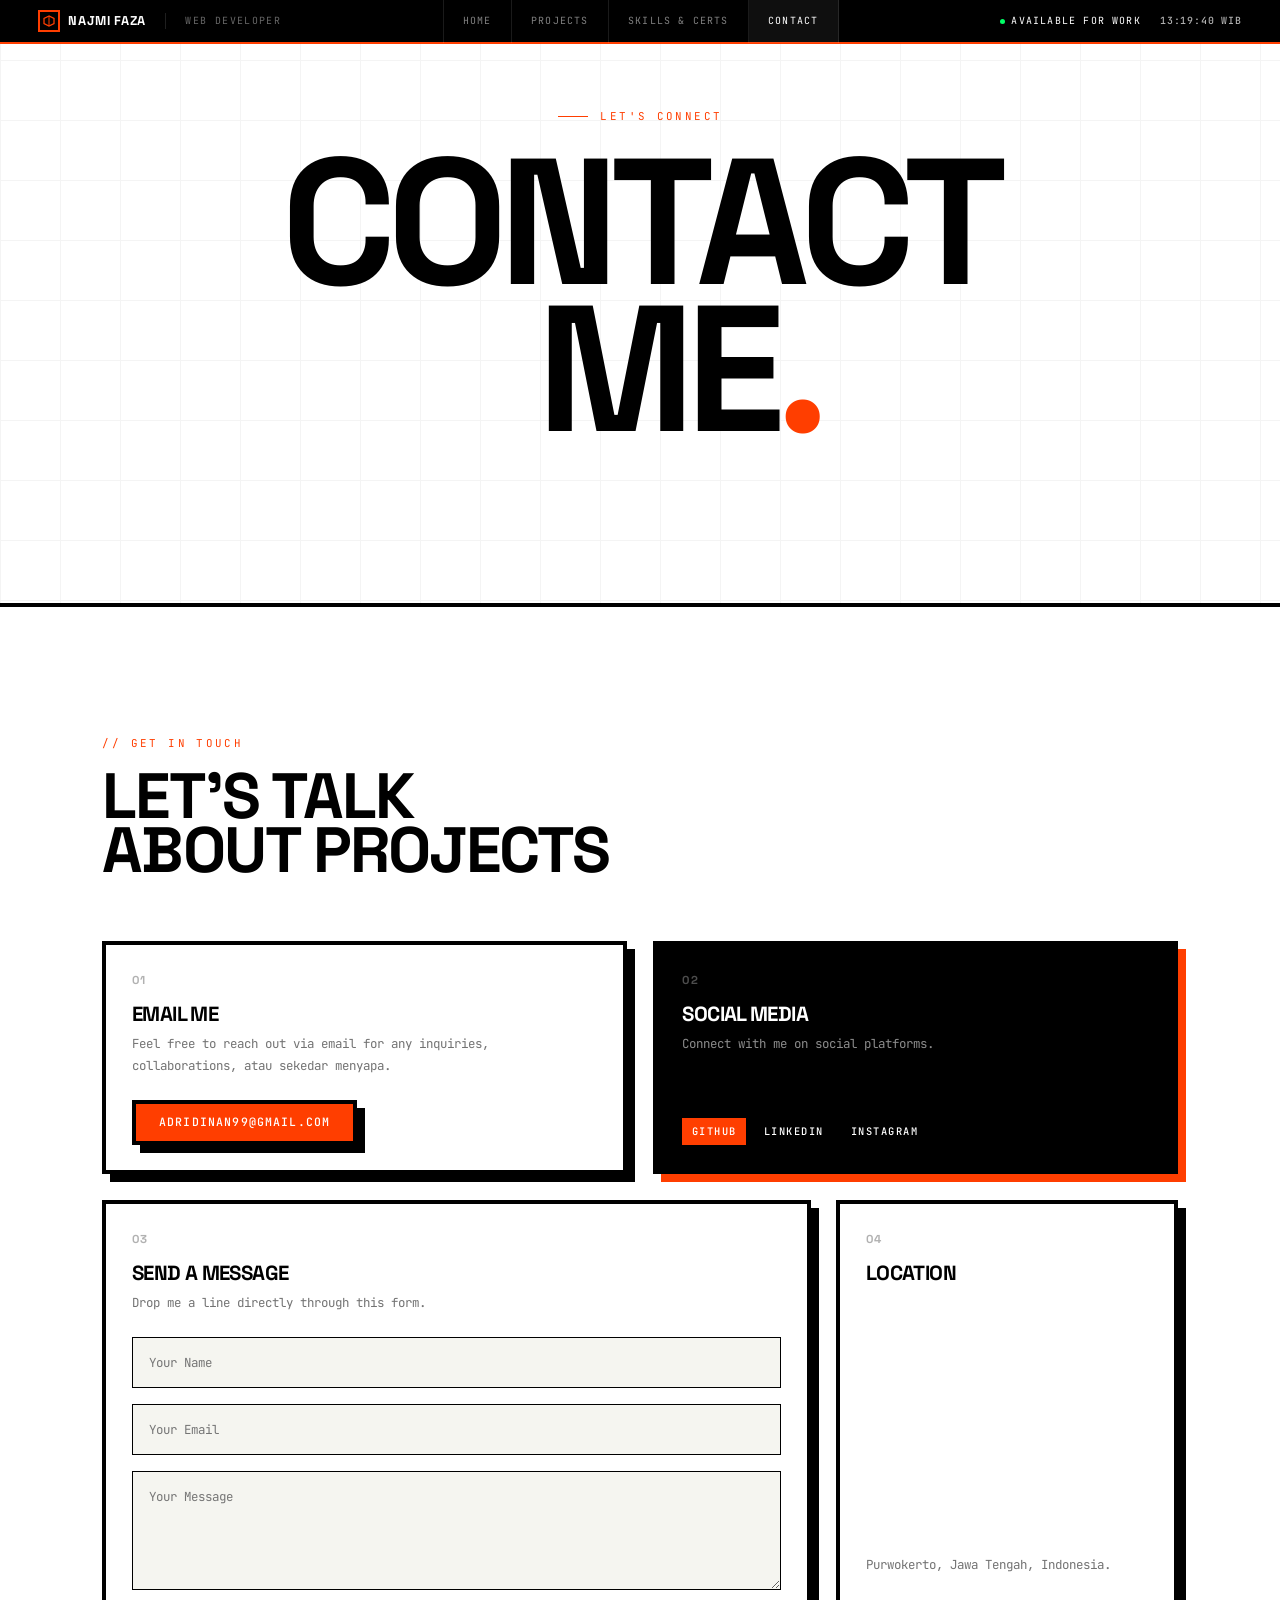
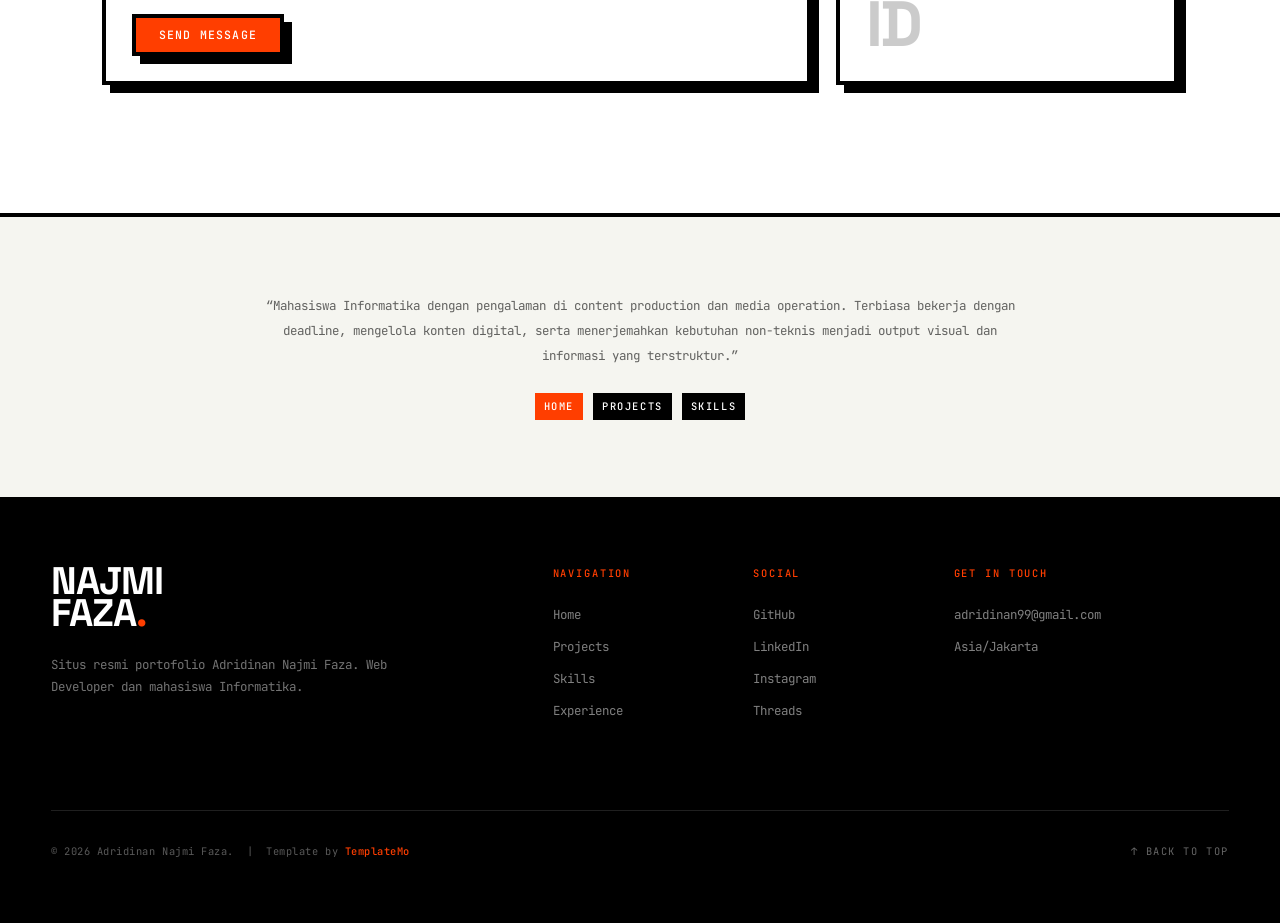
==== contact.html @ 14003775 "up href" ====
<!doctype html>
<html lang="en">
  <head>
    <meta charset="UTF-8" />
    <meta name="viewport" content="width=device-width, initial-scale=1.0" />
    <title>Contact — Adridinan Najmi Faza</title>
    <meta
      name="description"
      content="Situs resmi portofolio Adridinan Najmi Faza (Najmi Faza), Web Developer dan mahasiswa Informatika Universitas Jenderal Soedirman."
    />
    <link rel="preconnect" href="https://fonts.googleapis.com" />
    <link rel="preconnect" href="https://fonts.gstatic.com" crossorigin />
    <link
      href="https://fonts.googleapis.com/css2?family=JetBrains+Mono:wght@400;500&family=Space+Grotesk:wght@400;700&display=swap"
      rel="stylesheet"
    />
    <style>
      /*

TemplateMo 619 Axis Industrial

https://templatemo.com/tm-619-axis-industrial

*/

      /* ============================================================
   AXIS INDUSTRIAL — COMMON CSS
   ============================================================
   1. RESET & VARIABLES
   2. BASE TYPOGRAPHY
   3. UTILITY CLASSES
   4. BUTTONS
   5. HEADER / NAV
   6. HERO (BASE)
   7. SECTION SHARED
   8. BENTO / SPEC CARD BASE
   9. TICKER
   10. FOOTER
   11. SCROLL REVEAL
   12. RESPONSIVE — BASE
   ============================================================ */

      /* ----- 1. RESET & VARIABLES ----- */
      *,
      *::before,
      *::after {
        margin: 0;
        padding: 0;
        box-sizing: border-box;
      }

      :root {
        /* Palette */
        --base: #ffffff;
        --ink: #000000;
        --safety: #ff3e00;
        --muted: #888888;
        --surface: #f5f5f0;
        --term-bg: #08080a;
        --term-green: #00ff66;
        --term-amber: #ffaa00;

        /* Borders & Shadows */
        --border: 4px solid var(--ink);
        --border-thin: 1px solid var(--ink);
        --border-hair: 1px solid rgba(0, 0, 0, 0.1);
        --shadow: 8px 8px 0px var(--ink);
        --shadow-safety: 8px 8px 0px var(--safety);
        --shadow-hover: 4px 4px 0px var(--ink);

        /* Type Scale */
        --fs-hero: clamp(4rem, 14vw, 14rem);
        --fs-h1: clamp(2.4rem, 5vw, 5rem);
        --fs-h2: clamp(1.6rem, 3vw, 3rem);
        --fs-h3: clamp(1.1rem, 1.6vw, 1.5rem);
        --fs-body: clamp(0.9rem, 1.1vw, 1.1rem);
        --fs-data: clamp(0.78rem, 0.9vw, 0.95rem);
        --fs-micro: 0.62rem;
        --fs-ticker: clamp(1.4rem, 2.5vw, 2.5rem);
        --fs-stat: clamp(2.4rem, 5vw, 4.5rem);
        --fs-spec-val: clamp(2rem, 4vw, 3.5rem);

        /* Spacing */
        --gap: clamp(1rem, 2vw, 2rem);
        --section-pad: clamp(4rem, 10vw, 10rem) clamp(1rem, 4vw, 4rem);

        /* Layout */
        --cols: 12;
        --header-h: 44px;
      }

      html {
        scroll-behavior: smooth;
        -webkit-text-size-adjust: 100%;
      }

      body {
        font-family: "JetBrains Mono", monospace;
        font-weight: 400;
        font-size: var(--fs-body);
        line-height: 1.6;
        color: var(--ink);
        background-color: var(--base);
        overflow-x: hidden;
      }

      img {
        max-width: 100%;
        display: block;
      }
      a {
        color: inherit;
        text-decoration: none;
      }
      ul {
        list-style: none;
      }

      ::selection {
        background: var(--safety);
        color: var(--base);
      }

      /* ----- 2. BASE TYPOGRAPHY ----- */
      h1,
      h2,
      h3,
      h4,
      h5,
      h6,
      .font-display {
        font-family: "Space Grotesk", sans-serif;
        font-weight: 700;
        text-transform: uppercase;
        line-height: 0.85;
        letter-spacing: -0.03em;
      }

      /* ----- 3. UTILITY CLASSES ----- */
      .container {
        width: 100%;
        max-width: 1440px;
        margin: 0 auto;
        padding-inline: clamp(1rem, 4vw, 4rem);
      }

      .grid-12 {
        display: grid;
        grid-template-columns: repeat(var(--cols), 1fr);
        gap: var(--gap);
      }

      .accent {
        color: var(--safety);
      }

      .tag {
        display: inline-block;
        font-family: "JetBrains Mono", monospace;
        font-size: 0.65rem;
        font-weight: 500;
        text-transform: uppercase;
        letter-spacing: 0.15em;
        padding: 0.3em 0.7em;
        border: 2px solid var(--ink);
        background: var(--base);
      }

      .tag--filled {
        background: var(--ink);
        color: var(--base);
      }

      .tag--safety {
        background: var(--safety);
        color: var(--base);
        border-color: var(--safety);
      }

      .tag--ghost {
        border-color: var(--muted);
        color: var(--muted);
        background: transparent;
      }

      /* ----- 4. BUTTONS ----- */
      .btn {
        font-family: "JetBrains Mono", monospace;
        font-size: 0.72rem;
        font-weight: 500;
        text-transform: uppercase;
        letter-spacing: 0.1em;
        padding: 0.8em 2em;
        border: var(--border);
        cursor: pointer;
        transition: none;
        display: inline-block;
        text-align: center;
      }

      .btn--primary {
        background: var(--safety);
        color: var(--base);
        box-shadow: var(--shadow);
      }

      .btn--primary:hover {
        transform: translate(-4px, -4px);
        box-shadow: 12px 12px 0px var(--ink);
      }

      .btn--primary:active {
        transform: translate(4px, 4px);
        box-shadow: 0 0 0 var(--ink);
      }

      .btn--ghost {
        background: var(--base);
        color: var(--ink);
        box-shadow: var(--shadow);
      }

      .btn--ghost:hover {
        background: var(--ink);
        color: var(--base);
        transform: translate(-4px, -4px);
        box-shadow: 12px 12px 0px var(--ink);
      }

      /* ----- 5. HEADER / NAV ----- */
      .header {
        position: fixed;
        top: 0;
        left: 0;
        width: 100%;
        height: var(--header-h);
        z-index: 1000;
        background: var(--ink);
        color: var(--base);
        border-bottom: 2px solid var(--safety);
        display: flex;
        align-items: center;
        padding: 0 clamp(1rem, 3vw, 3rem);
      }

      .header__inner {
        width: 100%;
        max-width: 1440px;
        margin: 0 auto;
        display: flex;
        align-items: center;
        justify-content: space-between;
        gap: 1rem;
      }

      .header__left {
        display: flex;
        align-items: center;
        gap: 1.2rem;
      }

      .header__logo {
        font-family: "Space Grotesk", sans-serif;
        font-weight: 700;
        font-size: 0.8rem;
        text-transform: uppercase;
        letter-spacing: 0.05em;
        display: flex;
        align-items: center;
        gap: 0.5rem;
        white-space: nowrap;
      }

      .header__logo-mark {
        width: 22px;
        height: 22px;
        border: 2px solid var(--safety);
        display: flex;
        align-items: center;
        justify-content: center;
        flex-shrink: 0;
      }

      .header__logo-mark svg {
        width: 12px;
        height: 12px;
      }

      .header__sep {
        width: 1px;
        height: 16px;
        background: rgba(255, 255, 255, 0.12);
      }

      .header__product {
        font-size: var(--fs-micro);
        letter-spacing: 0.14em;
        text-transform: uppercase;
        opacity: 0.4;
      }

      /* Light-switch nav cells */
      .header__nav {
        display: flex;
        align-items: stretch;
        height: var(--header-h);
        border-left: 1px solid rgba(255, 255, 255, 0.1);
      }

      .header__nav a {
        font-family: "JetBrains Mono", monospace;
        font-size: var(--fs-micro);
        text-transform: uppercase;
        letter-spacing: 0.12em;
        padding: 0 1.2rem;
        display: flex;
        align-items: center;
        border-right: 1px solid rgba(255, 255, 255, 0.1);
        color: rgba(255, 255, 255, 0.5);
        transition:
          background 0s,
          color 0s;
      }

      .header__nav a:hover {
        background: var(--safety);
        color: var(--base);
      }

      /* Active page highlight */
      .header__nav a.active {
        background: rgba(255, 255, 255, 0.06);
        color: var(--base);
      }

      .header__right {
        display: flex;
        align-items: center;
        gap: 1.2rem;
      }

      .header__status {
        display: flex;
        align-items: center;
        gap: 0.4rem;
        font-size: var(--fs-micro);
        text-transform: uppercase;
        letter-spacing: 0.12em;
      }

      .header__status-dot {
        width: 5px;
        height: 5px;
        border-radius: 50%;
        background: var(--term-green);
        animation: pulse 2s ease-in-out infinite;
      }

      @keyframes pulse {
        0%,
        100% {
          opacity: 1;
        }
        50% {
          opacity: 0.4;
        }
      }

      .header__clock {
        font-family: "JetBrains Mono", monospace;
        font-size: var(--fs-micro);
        font-weight: 500;
        letter-spacing: 0.08em;
        opacity: 0.7;
        min-width: 7em;
        text-align: right;
      }

      .header__burger {
        display: none;
        flex-direction: column;
        gap: 4px;
        cursor: pointer;
        background: none;
        border: none;
        padding: 4px;
      }

      .header__burger span {
        width: 22px;
        height: 2px;
        background: var(--base);
        transition:
          transform 0.3s,
          opacity 0.3s;
      }

      /* ----- 6. HERO (BASE) ----- */
      .hero {
        min-height: 100vh;
        min-height: 100svh;
        display: flex;
        flex-direction: column;
        justify-content: flex-end;
        padding: var(--section-pad);
        padding-top: calc(var(--header-h) + 4rem);
        position: relative;
        overflow: hidden;
        border-bottom: var(--border);
      }

      .hero--center {
        justify-content: center;
        align-items: center;
        text-align: center;
      }

      .hero__grid {
        position: absolute;
        inset: 0;
        background-image:
          linear-gradient(rgba(0, 0, 0, 0.045) 1px, transparent 1px),
          linear-gradient(90deg, rgba(0, 0, 0, 0.045) 1px, transparent 1px);
        background-size: 40px 40px;
        pointer-events: none;
      }

      .hero__label {
        font-family: "JetBrains Mono", monospace;
        font-size: 0.68rem;
        text-transform: uppercase;
        letter-spacing: 0.22em;
        color: var(--safety);
        margin-bottom: 1.5rem;
        display: flex;
        align-items: center;
        gap: 0.8rem;
        position: relative;
        z-index: 1;
      }

      .hero__label::before {
        content: "";
        width: 30px;
        height: 1px;
        background: var(--safety);
      }

      .hero__title {
        font-size: var(--fs-hero);
        line-height: 0.82;
        letter-spacing: -0.05em;
        position: relative;
        z-index: 1;
        margin-bottom: 2rem;
        animation: heroRotate linear both;
        animation-timeline: scroll();
        animation-range: 0vh 55vh;
      }

      @keyframes heroRotate {
        from {
          transform: rotate(0deg);
          opacity: 1;
        }
        to {
          transform: rotate(-2.5deg) translateY(-20px);
          opacity: 0.25;
        }
      }

      .hero__title .line {
        display: block;
      }
      .hero__title .line--indent {
        padding-left: clamp(1rem, 6vw, 6rem);
      }
      .hero__title .dot,
      .hero__title .accent-dot {
        color: var(--safety);
      }

      .hero__bottom {
        display: flex;
        align-items: flex-end;
        justify-content: space-between;
        gap: 2rem;
        flex-wrap: wrap;
        position: relative;
        z-index: 1;
      }

      .hero__desc {
        max-width: 420px;
        font-size: var(--fs-data);
        line-height: 1.8;
        opacity: 0.55;
        position: relative;
        z-index: 1;
      }

      .hero__stats,
      .hero__kpis {
        display: flex;
        gap: clamp(1.5rem, 3vw, 3.5rem);
      }

      .hero__stat-num,
      .hero__kpi-val {
        font-family: "Space Grotesk", sans-serif;
        font-weight: 700;
        font-size: var(--fs-stat);
        line-height: 1;
        letter-spacing: -0.04em;
      }

      .hero__stat-label,
      .hero__kpi-label {
        font-size: 0.65rem;
        text-transform: uppercase;
        letter-spacing: 0.15em;
        opacity: 0.35;
        margin-top: 0.35rem;
      }

      .hero__scroll-cue {
        position: absolute;
        right: clamp(1rem, 2vw, 4rem);
        bottom: clamp(2rem, 4vw, 4rem);
        writing-mode: vertical-rl;
        font-size: 0.65rem;
        text-transform: uppercase;
        letter-spacing: 0.2em;
        opacity: 0.4;
        display: flex;
        align-items: center;
        gap: 0.8rem;
      }

      .hero__scroll-cue::after {
        content: "";
        width: 1px;
        height: 50px;
        background: var(--ink);
        animation: scrollPulse 2s ease-in-out infinite;
      }

      @keyframes scrollPulse {
        0%,
        100% {
          opacity: 0.3;
          transform: scaleY(0.5);
        }
        50% {
          opacity: 1;
          transform: scaleY(1);
        }
      }

      /* ----- 7. SECTION SHARED ----- */
      .section {
        padding: var(--section-pad);
        border-bottom: var(--border);
      }

      .section--surface {
        background: var(--surface);
      }

      .section__eyebrow {
        font-family: "JetBrains Mono", monospace;
        font-size: 0.68rem;
        text-transform: uppercase;
        letter-spacing: 0.22em;
        color: var(--safety);
        margin-bottom: 1rem;
      }

      .section__title {
        font-size: var(--fs-h1);
      }

      .section__header {
        margin-bottom: clamp(2.5rem, 5vw, 5rem);
      }

      /* ----- 8. BENTO / SPEC CARD BASE ----- */
      .bento-card {
        border: var(--border);
        box-shadow: var(--shadow);
        padding: clamp(1.2rem, 2vw, 2rem);
        background: var(--base);
        position: relative;
        display: grid;
        grid-template-rows: auto 1fr auto;
        transition: none;
        cursor: default;
        overflow: hidden;
      }

      .bento-card:hover {
        transform: translate(-4px, -4px);
        box-shadow: 12px 12px 0px var(--ink);
      }

      .bento-card--dark {
        background: var(--ink);
        color: var(--base);
        box-shadow: var(--shadow-safety);
      }

      .bento-card--dark:hover {
        box-shadow: 12px 12px 0px var(--safety);
      }

      .bento-card--safety {
        background: var(--safety);
        color: var(--base);
      }

      .bento-card--safety:hover {
        box-shadow: 12px 12px 0px var(--ink);
      }

      .bento-card__number {
        font-family: "Space Grotesk", sans-serif;
        font-weight: 700;
        font-size: 0.72rem;
        text-transform: uppercase;
        letter-spacing: 0.1em;
        opacity: 0.3;
        margin-bottom: 1rem;
      }

      .bento-card__title {
        font-size: var(--fs-h3);
        margin-bottom: 0.6rem;
        line-height: 0.9;
      }

      .bento-card__text {
        font-size: var(--fs-data);
        line-height: 1.7;
        opacity: 0.55;
      }

      .bento-card__stat {
        font-family: "Space Grotesk", sans-serif;
        font-weight: 700;
        font-size: clamp(2.5rem, 5vw, 4rem);
        line-height: 1;
        letter-spacing: -0.04em;
        align-self: end;
      }

      /* Mini bar chart inside cards */
      .bar-chart {
        display: flex;
        align-items: flex-end;
        gap: 4px;
        height: 60px;
        margin-top: 1rem;
      }

      .bar-chart__col {
        flex: 1;
        background: var(--safety);
        min-height: 4px;
        border: 2px solid var(--ink);
      }

      .bento-card--dark .bar-chart__col {
        border-color: var(--safety);
      }

      /* Sparkline bars */
      .spark {
        display: flex;
        align-items: flex-end;
        gap: 2px;
        height: 32px;
        margin-top: 1rem;
      }

      .spark__bar {
        flex: 1;
        background: var(--safety);
        min-height: 2px;
        opacity: 0.7;
      }

      /* Progress bar track */
      .bar-track {
        width: 100%;
        height: 4px;
        background: rgba(0, 0, 0, 0.06);
        margin-top: 0.8rem;
        overflow: hidden;
      }

      .bar-track--dark,
      .bento-card--dark .bar-track {
        background: rgba(255, 255, 255, 0.12);
      }

      .bar-track__fill {
        height: 100%;
        background: var(--safety);
        transition: width 0.8s ease;
      }

      .bento-card--safety .bar-track {
        background: rgba(255, 255, 255, 0.2);
      }

      .bento-card--safety .bar-track__fill {
        background: var(--base);
      }

      /* ----- 9. TICKER ----- */
      .ticker {
        border-bottom: var(--border);
        background: var(--ink);
        color: var(--base);
        overflow: hidden;
        padding: 1.2rem 0;
      }

      .ticker--safety {
        background: var(--safety);
      }

      .ticker--safety .ticker__item::after {
        background: var(--base);
      }

      .ticker__track {
        display: flex;
        width: max-content;
        animation: tickerScroll 20s linear infinite;
      }

      .ticker--reverse .ticker__track {
        animation-direction: reverse;
        animation-duration: 28s;
      }

      .ticker__item {
        font-family: "Space Grotesk", sans-serif;
        font-weight: 700;
        font-size: var(--fs-ticker);
        text-transform: uppercase;
        letter-spacing: -0.02em;
        white-space: nowrap;
        padding: 0 2rem;
        display: flex;
        align-items: center;
        gap: 2rem;
      }

      .ticker__item::after {
        content: "";
        width: 12px;
        height: 12px;
        background: var(--safety);
        flex-shrink: 0;
      }

      @keyframes tickerScroll {
        0% {
          transform: translateX(0);
        }
        100% {
          transform: translateX(-50%);
        }
      }

      /* ----- 10. FOOTER ----- */
      .footer {
        background: var(--ink);
        color: var(--base);
        padding: clamp(2.5rem, 5vw, 4rem) clamp(1rem, 4vw, 4rem);
      }

      .footer__inner {
        max-width: 1440px;
        margin: 0 auto;
      }

      /* Footer — Compact (landing / observer) */
      .footer--compact .footer__inner {
        display: flex;
        justify-content: space-between;
        align-items: center;
        flex-wrap: wrap;
        gap: 1rem;
      }

      .footer__left {
        display: flex;
        align-items: center;
        gap: 1.5rem;
        flex-wrap: wrap;
      }

      .footer__logo {
        font-family: "Space Grotesk", sans-serif;
        font-weight: 700;
        font-size: 0.85rem;
        text-transform: uppercase;
        letter-spacing: 0.04em;
      }

      .footer__links {
        display: flex;
        gap: 1.2rem;
      }

      .footer__links a {
        font-size: var(--fs-micro);
        text-transform: uppercase;
        letter-spacing: 0.12em;
        opacity: 0.4;
        transition:
          opacity 0.2s,
          color 0.2s;
      }

      .footer__links a:hover {
        opacity: 1;
        color: var(--safety);
      }

      /* Footer — Full (index page) */
      .footer__top {
        display: grid;
        grid-template-columns: repeat(12, 1fr);
        gap: var(--gap);
        padding-bottom: clamp(3rem, 6vw, 6rem);
        border-bottom: 1px solid rgba(255, 255, 255, 0.12);
      }

      .footer__brand {
        grid-column: span 5;
      }

      .footer__brand-name {
        font-size: var(--fs-h2);
        margin-bottom: 1.5rem;
      }

      .footer__brand-desc {
        font-size: var(--fs-data);
        opacity: 0.45;
        line-height: 1.8;
        max-width: 340px;
      }

      .footer__col {
        grid-column: span 2;
      }

      .footer__col:last-child {
        grid-column: span 3;
      }

      .footer__col-title {
        font-family: "JetBrains Mono", monospace;
        font-size: 0.65rem;
        text-transform: uppercase;
        letter-spacing: 0.18em;
        color: var(--safety);
        margin-bottom: 1.5rem;
        font-weight: 500;
      }

      .footer__col a {
        display: block;
        font-size: var(--fs-data);
        opacity: 0.5;
        margin-bottom: 0.75rem;
        transition: opacity 0.2s;
      }

      .footer__col a:hover {
        opacity: 1;
        color: var(--safety);
      }

      .footer__bottom {
        display: flex;
        justify-content: space-between;
        align-items: center;
        padding-top: 2rem;
        gap: 1rem;
        flex-wrap: wrap;
      }

      .footer__copy {
        font-size: 0.65rem;
        color: rgba(255, 255, 255, 0.35);
        letter-spacing: 0.05em;
      }

      .footer__copy a {
        color: var(--safety);
        font-weight: 500;
      }

      .footer__copy a:hover {
        text-decoration: underline;
      }

      .footer__back-top {
        font-family: "JetBrains Mono", monospace;
        font-size: 0.65rem;
        text-transform: uppercase;
        letter-spacing: 0.15em;
        opacity: 0.4;
        cursor: pointer;
        background: none;
        border: none;
        color: var(--base);
        transition: opacity 0.2s;
      }

      .footer__back-top:hover {
        opacity: 1;
        color: var(--safety);
      }

      /* ----- 11. SCROLL REVEAL ----- */
      .reveal {
        opacity: 0;
        transform: translateY(24px);
        transition:
          opacity 0.5s ease,
          transform 0.5s ease;
      }

      .reveal.visible {
        opacity: 1;
        transform: translateY(0);
      }

      /* ----- 12. RESPONSIVE — BASE ----- */
      @media (max-width: 1024px) {
        .footer__brand {
          grid-column: span 12;
          margin-bottom: 2rem;
        }
        .footer__col {
          grid-column: span 4;
        }
        .footer__col:last-child {
          grid-column: span 4;
        }
      }

      @media (max-width: 768px) {
        :root {
          --cols: 4;
          --fs-hero: clamp(2.5rem, 15vw, 4.5rem);
        }

        .hero__title {
          overflow-wrap: break-word;
          word-wrap: break-word;
          hyphens: auto;
        }

        .header__nav {
          display: none;
        }
        .header__product {
          display: none;
        }
        .header__burger {
          display: flex;
        }

        .header__nav.open {
          display: flex;
          flex-direction: column;
          position: absolute;
          top: var(--header-h);
          left: 0;
          width: 100%;
          height: auto;
          background: var(--ink);
          border-bottom: 2px solid var(--safety);
          overflow-y: auto;
          max-height: calc(100vh - var(--header-h));
          max-height: calc(100svh - var(--header-h));
        }

        .header__nav.open a {
          border-right: none;
          border-bottom: 1px solid rgba(255, 255, 255, 0.06);
          padding: 0.9rem clamp(1rem, 3vw, 3rem);
          height: auto;
        }

        .hero__bottom {
          flex-direction: column;
          align-items: flex-start;
        }

        .hero__scroll-cue {
          display: none;
        }

        .footer__col {
          grid-column: span 6;
        }
        .footer__col:last-child {
          grid-column: span 6;
        }

        .footer--compact .footer__inner {
          flex-direction: column;
          align-items: flex-start;
        }

        .footer__left {
          flex-direction: column;
          align-items: flex-start;
          gap: 1rem;
        }
      }

      @media (max-width: 480px) {
        .hero__stats,
        .hero__kpis {
          flex-direction: column;
          gap: 1rem;
        }

        .footer__col,
        .footer__col:last-child {
          grid-column: 1 / -1;
        }

        .header__status span {
          display: none;
        }
      }
    </style>
    <style>
      /*

TemplateMo 619 Axis Industrial

https://templatemo.com/tm-619-axis-industrial

*/

      /* ============================================================
   INDEX PAGE — SPECIFIC STYLES
   ============================================================ */

      .hero__grid--dense {
        background-size: 60px 60px;
        opacity: 0.04;
        background-image:
          linear-gradient(var(--ink) 1px, transparent 1px),
          linear-gradient(90deg, var(--ink) 1px, transparent 1px);
      }

      /* Bento Grid */
      .bento__grid {
        display: grid;
        grid-template-columns: repeat(12, 1fr);
        grid-auto-rows: minmax(180px, auto);
        gap: var(--gap);
      }

      .bento-card--wide {
        grid-column: span 8;
      }
      .bento-card--mid {
        grid-column: span 6;
      }
      .bento-card--narrow {
        grid-column: span 4;
      }
      .bento-card--tall {
        grid-row: span 2;
      }

      .bento-card__visual {
        position: absolute;
        right: -10px;
        bottom: -10px;
        width: 120px;
        height: 120px;
        border: 3px solid currentColor;
        border-radius: 50%;
        opacity: 0.08;
      }

      /* Sticky Stack Cards */
      .stack__header {
        margin-bottom: clamp(3rem, 6vw, 6rem);
        display: flex;
        align-items: flex-end;
        justify-content: space-between;
        gap: 2rem;
        flex-wrap: wrap;
      }

      .stack__subtitle {
        font-size: var(--fs-data);
        max-width: 340px;
        opacity: 0.6;
        line-height: 1.7;
      }

      .stack__card {
        position: sticky;
        top: 80px;
        border: var(--border);
        box-shadow: var(--shadow);
        background: var(--base);
        padding: clamp(2rem, 4vw, 4rem);
        margin-bottom: 2rem;
        display: grid;
        grid-template-columns: repeat(12, 1fr);
        gap: var(--gap);
        align-items: center;
        transition: none;
      }

      .stack__card:nth-child(2) {
        top: 110px;
        background: #f5f5f0;
      }
      .stack__card:nth-child(3) {
        top: 140px;
        background: var(--ink);
        color: var(--base);
        box-shadow: var(--shadow-safety);
      }
      .stack__card:nth-child(4) {
        top: 170px;
        background: #f0f0eb;
      }

      .stack__card:hover {
        transform: translate(-4px, -4px);
        box-shadow: 12px 12px 0px var(--ink);
      }
      .stack__card:nth-child(3):hover {
        box-shadow: 12px 12px 0px var(--safety);
      }

      .stack__card-left {
        grid-column: span 4;
      }
      .stack__card-right {
        grid-column: span 8;
      }

      .stack__card-step {
        font-family: "Space Grotesk", sans-serif;
        font-weight: 700;
        font-size: clamp(4rem, 8vw, 7rem);
        line-height: 0.8;
        letter-spacing: -0.05em;
        opacity: 0.12;
      }

      .stack__card-title {
        font-size: var(--fs-h2);
        margin-bottom: 1rem;
      }
      .stack__card-text {
        font-size: var(--fs-data);
        line-height: 1.8;
        opacity: 0.7;
        max-width: 520px;
      }
      .stack__card-tags {
        display: flex;
        flex-wrap: wrap;
        gap: 0.5rem;
        margin-top: 1.2rem;
      }

      .stack__card:nth-child(3) .tag {
        border-color: var(--base);
        color: var(--base);
        background: transparent;
      }
      .stack__card:nth-child(3) .tag--filled {
        background: var(--safety);
        border-color: var(--safety);
      }

      /* About / Template Info */
      .about {
        padding: clamp(3rem, 6vw, 5rem) clamp(1rem, 4vw, 4rem);
        border-bottom: var(--border);
        background: var(--surface);
      }

      .about__inner {
        max-width: 760px;
        margin: 0 auto;
        text-align: center;
      }
      .about__text {
        font-size: var(--fs-data);
        line-height: 2;
        opacity: 0.6;
        margin-bottom: 1.5rem;
      }
      .about__links {
        display: flex;
        gap: 0.6rem;
        justify-content: center;
        flex-wrap: wrap;
      }

      @media (max-width: 1024px) {
        .bento-card--wide,
        .bento-card--mid,
        .bento-card--narrow {
          grid-column: span 6;
        }
        .stack__card-left {
          grid-column: span 3;
        }
        .stack__card-right {
          grid-column: span 9;
        }
      }

      @media (max-width: 768px) {
        .bento-card--wide,
        .bento-card--mid,
        .bento-card--narrow {
          grid-column: 1 / -1;
        }
        .bento-card--tall {
          grid-row: span 1;
        }
        .stack__card {
          grid-template-columns: 1fr;
          position: relative;
          top: auto !important;
        }
        .stack__card-left,
        .stack__card-right {
          grid-column: 1 / -1;
        }
        .stack__card-step {
          font-size: 4rem;
        }
      }
    </style>
    <!--

TemplateMo 619 Axis Industrial

https://templatemo.com/tm-619-axis-industrial

-->
  </head>
  <body>
    <!-- ====== HEADER ====== -->
    <div class="header" role="banner">
      <div class="header__inner">
        <div class="header__left">
          <a
            href="https://najmifaza.my.id/"
            class="header__logo"
            aria-label="Najmi Faza Home"
          >
            <span class="header__logo-mark">
              <svg
                viewBox="0 0 24 24"
                fill="none"
                xmlns="http://www.w3.org/2000/svg"
              >
                <path
                  d="M12 2L2 7V17L12 22L22 17V7L12 2Z"
                  stroke="#FF3E00"
                  stroke-width="2.5"
                />
                <line
                  x1="12"
                  y1="2"
                  x2="12"
                  y2="22"
                  stroke="#FF3E00"
                  stroke-width="2"
                />
              </svg>
            </span>
            Najmi Faza
          </a>
          <span class="header__sep"></span>
          <span class="header__product">Web Developer</span>
        </div>
        <nav class="header__nav" id="headerNav">
          <a href="https://najmifaza.my.id/">Home</a>
          <a href="https://najmifaza.my.id/projects/">Projects</a>
          <a href="https://najmifaza.my.id/skills-certificate/">Skills & Certs</a>
          <a href="https://najmifaza.my.id/contact" class="active">Contact</a>
        </nav>
        <div class="header__right">
          <div class="header__status">
            <span class="header__status-dot"></span
            ><span>Available for work</span>
          </div>
          <div class="header__clock" id="utcClock">Asia/Jakarta</div>
        </div>
        <button
          class="header__burger"
          id="headerBurger"
          aria-label="Toggle navigation"
          aria-expanded="false"
        >
          <span></span><span></span><span></span>
        </button>
      </div>
    </div>

    <!-- ====== HERO ====== -->
    <section class="hero hero--center" style="min-height: 60vh;">
      <div class="hero__grid hero__grid--dense" aria-hidden="true"></div>
      <div class="hero__label reveal">
        Let's Connect
      </div>
      <h1 class="hero__title">
        <span class="line">Contact</span>
        <span class="line line--indent"
          >Me<span class="accent-dot">.</span></span
        >
      </h1>
    </section>

    <!-- ====== CONTACT SECTION ====== -->
    <section class="section" id="contact-info">
      <div class="container">
        <div class="section__header reveal">
          <div class="section__eyebrow">// Get in touch</div>
          <h2 class="section__title">Let's Talk<br />About Projects</h2>
        </div>
        <div class="bento__grid">
          <div class="bento-card bento-card--mid reveal">
            <div class="bento-card__number">01</div>
            <div>
              <h3 class="bento-card__title">Email Me</h3>
              <p class="bento-card__text">
                Feel free to reach out via email for any inquiries, collaborations, atau sekedar menyapa.
              </p>
            </div>
            <div style="align-self: end; margin-top: 1.5rem;">
              <a href="mailto:adridinan99@gmail.com" class="btn btn--primary">adridinan99@gmail.com</a>
            </div>
          </div>
          
          <div class="bento-card bento-card--mid bento-card--dark reveal">
            <div class="bento-card__number">02</div>
            <div>
              <h3 class="bento-card__title">Social Media</h3>
              <p class="bento-card__text">
                Connect with me on social platforms.
              </p>
            </div>
            <div style="align-self: end; display: flex; gap: 0.5rem; flex-wrap: wrap; margin-top: 1.5rem;">
              <a href="https://github.com/najmifaza" class="tag tag--safety" target="_blank">GitHub</a>
              <a href="https://www.linkedin.com/in/adridinan-najmi-faza-80b88a301" class="tag tag--filled" target="_blank">LinkedIn</a>
              <a href="https://www.instagram.com/najmi.zaa/" class="tag tag--filled" target="_blank">Instagram</a>
            </div>
          </div>
          
          <div class="bento-card bento-card--wide reveal">
            <div class="bento-card__number">03</div>
            <div>
              <h3 class="bento-card__title">Send a Message</h3>
              <p class="bento-card__text" style="margin-bottom: 1.5rem;">
                Drop me a line directly through this form.
              </p>
              <form style="display: flex; flex-direction: column; gap: 1rem;">
                <input type="text" placeholder="Your Name" style="padding: 1rem; font-family: 'JetBrains Mono', monospace; font-size: var(--fs-data); border: var(--border-thin); background: var(--surface); outline: none;" required />
                <input type="email" placeholder="Your Email" style="padding: 1rem; font-family: 'JetBrains Mono', monospace; font-size: var(--fs-data); border: var(--border-thin); background: var(--surface); outline: none;" required />
                <textarea placeholder="Your Message" rows="5" style="padding: 1rem; font-family: 'JetBrains Mono', monospace; font-size: var(--fs-data); border: var(--border-thin); background: var(--surface); resize: vertical; outline: none;" required></textarea>
                <button type="button" class="btn btn--primary" style="align-self: flex-start; margin-top: 0.5rem;">Send Message</button>
              </form>
            </div>
          </div>
          
          <div class="bento-card bento-card--narrow reveal">
            <div class="bento-card__number">04</div>
            <h3 class="bento-card__title">Location</h3>
            <p class="bento-card__text">
              Purwokerto, Jawa Tengah, Indonesia.
            </p>
            <div class="bento-card__stat" style="margin-top: auto; padding-top: 1rem; opacity: 0.2;">ID</div>
          </div>
        </div>
      </div>
    </section>

    <!-- ====== ABOUT THIS TEMPLATE ====== -->
    <section class="about">
      <div class="about__inner">
        <p class="about__text">
          “Mahasiswa Informatika dengan pengalaman di content production dan
          media operation. Terbiasa bekerja dengan deadline, mengelola konten
          digital, serta menerjemahkan kebutuhan non-teknis menjadi output
          visual dan informasi yang terstruktur.”
        </p>
        <div class="about__links">
          <a href="https://najmifaza.my.id/" class="tag tag--safety">Home</a>
          <a href="https://najmifaza.my.id/projects/" class="tag tag--filled"
            >Projects</a
          >
          <a
            href="https://najmifaza.my.id/skills-certificate/"
            class="tag tag--filled"
            >Skills</a
          >
        </div>
      </div>
    </section>

    <!-- ====== FOOTER ====== -->
    <div class="footer" role="contentinfo">
      <div class="footer__inner">
        <div class="footer__top">
          <div class="footer__brand">
            <h2 class="font-display footer__brand-name">
              Najmi<br />Faza<span class="accent">.</span>
            </h2>
            <p class="footer__brand-desc">
              Situs resmi portofolio Adridinan Najmi Faza. Web Developer dan
              mahasiswa Informatika.
            </p>
          </div>
          <div class="footer__col">
            <div class="footer__col-title">Navigation</div>
            <a href="https://najmifaza.my.id/">Home</a
            ><a href="https://najmifaza.my.id/projects/">Projects</a
            ><a href="https://najmifaza.my.id/skills-certificate/">Skills</a
            ><a href="#experience">Experience</a>
          </div>
          <div class="footer__col">
            <div class="footer__col-title">Social</div>
            <a href="https://github.com/najmifaza">GitHub</a
            ><a
              href="https://www.linkedin.com/in/adridinan-najmi-faza-80b88a301"
              >LinkedIn</a
            ><a href="https://www.instagram.com/najmi.zaa/">Instagram</a
            ><a href="https://www.threads.com/@najmi.zaa">Threads</a>
          </div>
          <div class="footer__col">
            <div class="footer__col-title">Get in Touch</div>
            <a href="mailto:adridinan99@gmail.com">adridinan99@gmail.com</a
            ><a href="#">Asia/Jakarta</a>
          </div>
        </div>
        <div class="footer__bottom">
          <span class="footer__copy"
            >&copy; 2026 Adridinan Najmi Faza. &nbsp;|&nbsp; Template by
            <a
              href="https://templatemo.com"
              target="_blank"
              rel="nofollow noopener"
              >TemplateMo</a
            ></span
          >
          <button
            class="footer__back-top"
            id="backToTop"
            aria-label="Back to top"
          >
            ↑ Back to Top
          </button>
        </div>
      </div>
    </div>

    <script>
      /*

TemplateMo 619 Axis Industrial

https://templatemo.com/tm-619-axis-industrial

*/

      /* ============================================================
   AXIS INDUSTRIAL — COMMON JAVASCRIPT
   ============================================================ */

      (function () {
        "use strict";

        /* ---- UTC Clock ---- */
        const clockEl = document.getElementById("utcClock");
        if (clockEl) {
          function updateClock() {
            const n = new Date();
            const timeString = n.toLocaleTimeString("id-ID", {
              timeZone: "Asia/Jakarta",
              hour12: false,
            });
            clockEl.textContent = timeString.replace(/\./g, ":") + " WIB";
          }
          updateClock();
          setInterval(updateClock, 1000);
        }

        /* ---- Mobile Nav Toggle ---- */
        const burger = document.getElementById("headerBurger");
        const nav = document.getElementById("headerNav");
        if (burger && nav) {
          burger.addEventListener("click", function () {
            const isOpen = nav.classList.toggle("open");
            burger.setAttribute("aria-expanded", isOpen);
          });

          nav.querySelectorAll("a").forEach(function (link) {
            link.addEventListener("click", function () {
              nav.classList.remove("open");
              burger.setAttribute("aria-expanded", "false");
            });
          });
        }

        /* ---- Scroll Reveal (IntersectionObserver with stagger) ---- */
        var reveals = document.querySelectorAll(".reveal");
        if (reveals.length) {
          var revealObserver = new IntersectionObserver(
            function (entries) {
              entries.forEach(function (entry) {
                if (entry.isIntersecting) {
                  var siblings =
                    entry.target.parentElement.querySelectorAll(".reveal");
                  var index = Array.from(siblings).indexOf(entry.target);
                  entry.target.style.transitionDelay = index * 0.08 + "s";
                  entry.target.classList.add("visible");
                  revealObserver.unobserve(entry.target);
                }
              });
            },
            {
              threshold: 0.12,
              rootMargin: "0px 0px -30px 0px",
            },
          );

          /* Fallback: force reveal after 3s for iframe previews */
          setTimeout(function () {
            reveals.forEach(function (el) {
              if (!el.classList.contains("visible")) {
                el.classList.add("visible");
              }
            });
          }, 3000);

          reveals.forEach(function (el) {
            revealObserver.observe(el);
          });
        }

        /* ---- Bar Fill Animation on Scroll ---- */
        var barFills = document.querySelectorAll(".bar-track__fill");
        barFills.forEach(function (bar) {
          var targetWidth = bar.style.width;
          bar.style.width = "0%";

          var barObserver = new IntersectionObserver(
            function (entries) {
              entries.forEach(function (entry) {
                if (entry.isIntersecting) {
                  setTimeout(function () {
                    bar.style.width = targetWidth;
                  }, 250);
                  barObserver.unobserve(entry.target);
                }
              });
            },
            { threshold: 0.3 },
          );

          barObserver.observe(bar);
        });

        /* ---- Back to Top Button ---- */
        var backTop = document.getElementById("backToTop");
        if (backTop) {
          backTop.addEventListener("click", function () {
            window.scrollTo({ top: 0, behavior: "smooth" });
          });
        }
      })();
    </script>
  </body>
</html>
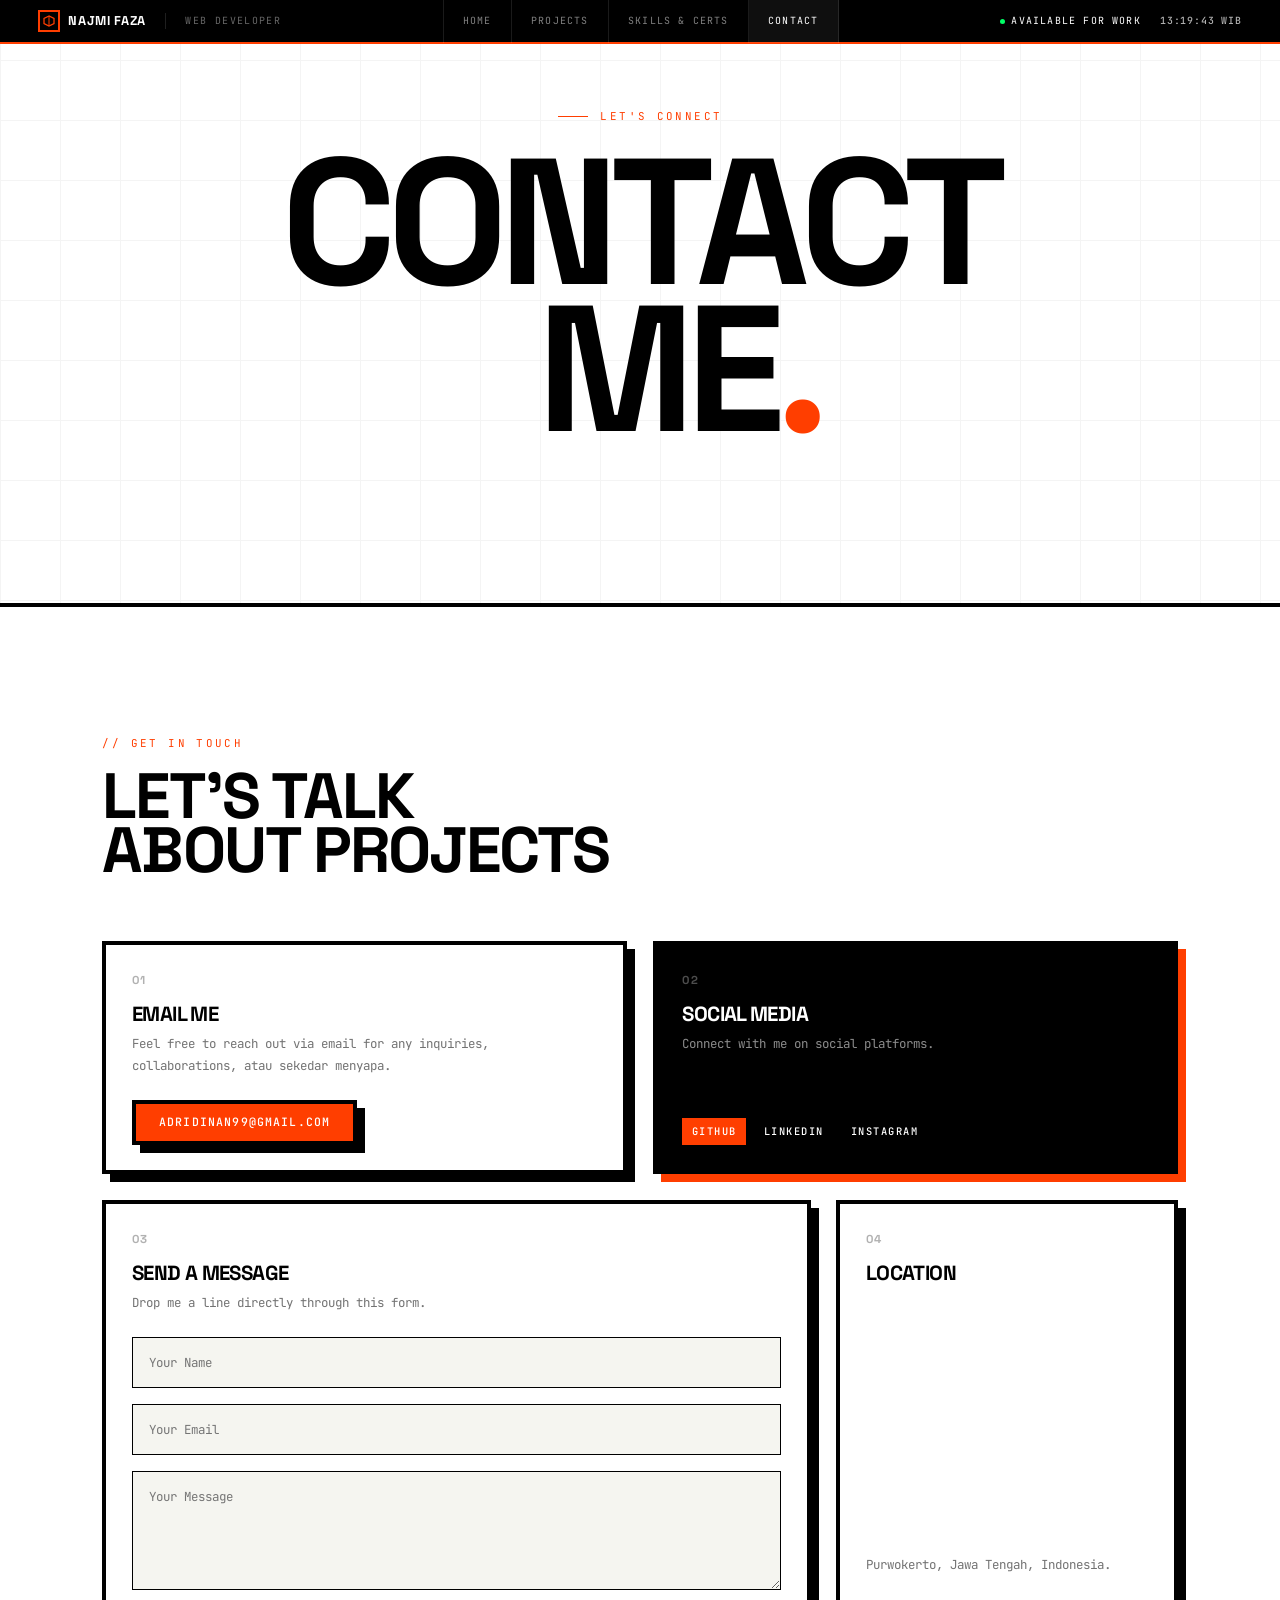
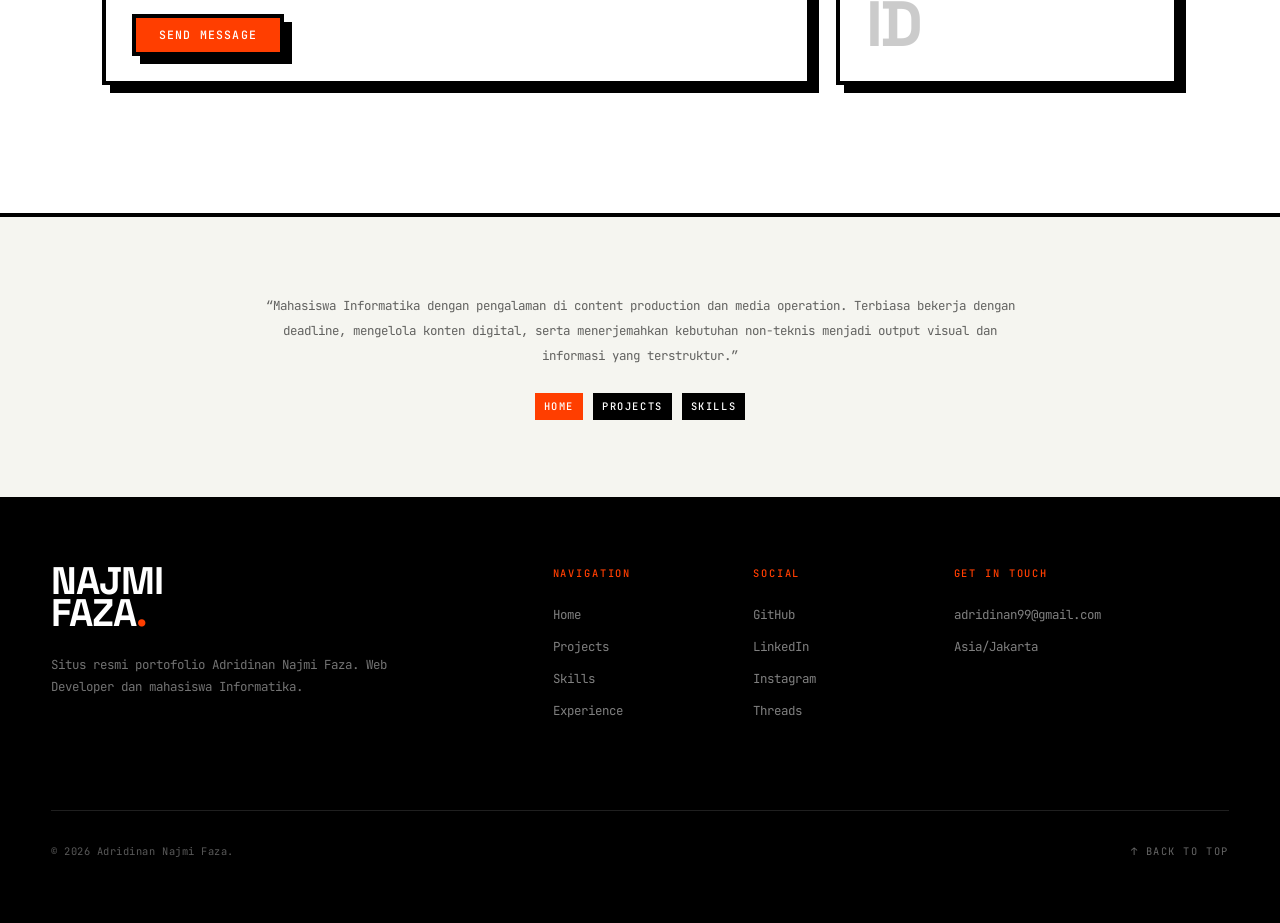
==== commit eef5402f: "hapus comment" ====
--- a/contact.html
+++ b/contact.html
@@ -15,32 +15,7 @@
       rel="stylesheet"
     />
     <style>
-      /*
-
-TemplateMo 619 Axis Industrial
-
-https://templatemo.com/tm-619-axis-industrial
-
-*/
-
-      /* ============================================================
-   AXIS INDUSTRIAL — COMMON CSS
-   ============================================================
-   1. RESET & VARIABLES
-   2. BASE TYPOGRAPHY
-   3. UTILITY CLASSES
-   4. BUTTONS
-   5. HEADER / NAV
-   6. HERO (BASE)
-   7. SECTION SHARED
-   8. BENTO / SPEC CARD BASE
-   9. TICKER
-   10. FOOTER
-   11. SCROLL REVEAL
-   12. RESPONSIVE — BASE
-   ============================================================ */
-
-      /* ----- 1. RESET & VARIABLES ----- */
+
       *,
       *::before,
       *::after {
@@ -50,7 +25,7 @@
       }
 
       :root {
-        /* Palette */
+        
         --base: #ffffff;
         --ink: #000000;
         --safety: #ff3e00;
@@ -60,7 +35,6 @@
         --term-green: #00ff66;
         --term-amber: #ffaa00;
 
-        /* Borders & Shadows */
         --border: 4px solid var(--ink);
         --border-thin: 1px solid var(--ink);
         --border-hair: 1px solid rgba(0, 0, 0, 0.1);
@@ -68,7 +42,6 @@
         --shadow-safety: 8px 8px 0px var(--safety);
         --shadow-hover: 4px 4px 0px var(--ink);
 
-        /* Type Scale */
         --fs-hero: clamp(4rem, 14vw, 14rem);
         --fs-h1: clamp(2.4rem, 5vw, 5rem);
         --fs-h2: clamp(1.6rem, 3vw, 3rem);
@@ -80,11 +53,9 @@
         --fs-stat: clamp(2.4rem, 5vw, 4.5rem);
         --fs-spec-val: clamp(2rem, 4vw, 3.5rem);
 
-        /* Spacing */
         --gap: clamp(1rem, 2vw, 2rem);
         --section-pad: clamp(4rem, 10vw, 10rem) clamp(1rem, 4vw, 4rem);
 
-        /* Layout */
         --cols: 12;
         --header-h: 44px;
       }
@@ -121,7 +92,6 @@
         color: var(--base);
       }
 
-      /* ----- 2. BASE TYPOGRAPHY ----- */
       h1,
       h2,
       h3,
@@ -136,7 +106,6 @@
         letter-spacing: -0.03em;
       }
 
-      /* ----- 3. UTILITY CLASSES ----- */
       .container {
         width: 100%;
         max-width: 1440px;
@@ -183,7 +152,6 @@
         background: transparent;
       }
 
-      /* ----- 4. BUTTONS ----- */
       .btn {
         font-family: "JetBrains Mono", monospace;
         font-size: 0.72rem;
@@ -227,7 +195,6 @@
         box-shadow: 12px 12px 0px var(--ink);
       }
 
-      /* ----- 5. HEADER / NAV ----- */
       .header {
         position: fixed;
         top: 0;
@@ -299,7 +266,6 @@
         opacity: 0.4;
       }
 
-      /* Light-switch nav cells */
       .header__nav {
         display: flex;
         align-items: stretch;
@@ -327,7 +293,6 @@
         color: var(--base);
       }
 
-      /* Active page highlight */
       .header__nav a.active {
         background: rgba(255, 255, 255, 0.06);
         color: var(--base);
@@ -395,7 +360,6 @@
           opacity 0.3s;
       }
 
-      /* ----- 6. HERO (BASE) ----- */
       .hero {
         min-height: 100vh;
         min-height: 100svh;
@@ -557,7 +521,6 @@
         }
       }
 
-      /* ----- 7. SECTION SHARED ----- */
       .section {
         padding: var(--section-pad);
         border-bottom: var(--border);
@@ -584,7 +547,6 @@
         margin-bottom: clamp(2.5rem, 5vw, 5rem);
       }
 
-      /* ----- 8. BENTO / SPEC CARD BASE ----- */
       .bento-card {
         border: var(--border);
         box-shadow: var(--shadow);
@@ -653,7 +615,6 @@
         align-self: end;
       }
 
-      /* Mini bar chart inside cards */
       .bar-chart {
         display: flex;
         align-items: flex-end;
@@ -673,7 +634,6 @@
         border-color: var(--safety);
       }
 
-      /* Sparkline bars */
       .spark {
         display: flex;
         align-items: flex-end;
@@ -689,7 +649,6 @@
         opacity: 0.7;
       }
 
-      /* Progress bar track */
       .bar-track {
         width: 100%;
         height: 4px;
@@ -717,7 +676,6 @@
         background: var(--base);
       }
 
-      /* ----- 9. TICKER ----- */
       .ticker {
         border-bottom: var(--border);
         background: var(--ink);
@@ -775,7 +733,6 @@
         }
       }
 
-      /* ----- 10. FOOTER ----- */
       .footer {
         background: var(--ink);
         color: var(--base);
@@ -787,7 +744,6 @@
         margin: 0 auto;
       }
 
-      /* Footer — Compact (landing / observer) */
       .footer--compact .footer__inner {
         display: flex;
         justify-content: space-between;
@@ -831,7 +787,6 @@
         color: var(--safety);
       }
 
-      /* Footer — Full (index page) */
       .footer__top {
         display: grid;
         grid-template-columns: repeat(12, 1fr);
@@ -929,7 +884,6 @@
         color: var(--safety);
       }
 
-      /* ----- 11. SCROLL REVEAL ----- */
       .reveal {
         opacity: 0;
         transform: translateY(24px);
@@ -943,7 +897,6 @@
         transform: translateY(0);
       }
 
-      /* ----- 12. RESPONSIVE — BASE ----- */
       @media (max-width: 1024px) {
         .footer__brand {
           grid-column: span 12;
@@ -1047,17 +1000,6 @@
       }
     </style>
     <style>
-      /*
-
-TemplateMo 619 Axis Industrial
-
-https://templatemo.com/tm-619-axis-industrial
-
-*/
-
-      /* ============================================================
-   INDEX PAGE — SPECIFIC STYLES
-   ============================================================ */
 
       .hero__grid--dense {
         background-size: 60px 60px;
@@ -1067,7 +1009,6 @@
           linear-gradient(90deg, var(--ink) 1px, transparent 1px);
       }
 
-      /* Bento Grid */
       .bento__grid {
         display: grid;
         grid-template-columns: repeat(12, 1fr);
@@ -1099,7 +1040,6 @@
         opacity: 0.08;
       }
 
-      /* Sticky Stack Cards */
       .stack__header {
         margin-bottom: clamp(3rem, 6vw, 6rem);
         display: flex;
@@ -1197,7 +1137,6 @@
         border-color: var(--safety);
       }
 
-      /* About / Template Info */
       .about {
         padding: clamp(3rem, 6vw, 5rem) clamp(1rem, 4vw, 4rem);
         border-bottom: var(--border);
@@ -1259,16 +1198,10 @@
         }
       }
     </style>
-    <!--
-
-TemplateMo 619 Axis Industrial
-
-https://templatemo.com/tm-619-axis-industrial
-
--->
+    
   </head>
   <body>
-    <!-- ====== HEADER ====== -->
+    
     <div class="header" role="banner">
       <div class="header__inner">
         <div class="header__left">
@@ -1327,7 +1260,6 @@
       </div>
     </div>
 
-    <!-- ====== HERO ====== -->
     <section class="hero hero--center" style="min-height: 60vh;">
       <div class="hero__grid hero__grid--dense" aria-hidden="true"></div>
       <div class="hero__label reveal">
@@ -1341,7 +1273,6 @@
       </h1>
     </section>
 
-    <!-- ====== CONTACT SECTION ====== -->
     <section class="section" id="contact-info">
       <div class="container">
         <div class="section__header reveal">
@@ -1405,7 +1336,6 @@
       </div>
     </section>
 
-    <!-- ====== ABOUT THIS TEMPLATE ====== -->
     <section class="about">
       <div class="about__inner">
         <p class="about__text">
@@ -1428,7 +1358,6 @@
       </div>
     </section>
 
-    <!-- ====== FOOTER ====== -->
     <div class="footer" role="contentinfo">
       <div class="footer__inner">
         <div class="footer__top">
@@ -1465,13 +1394,7 @@
         </div>
         <div class="footer__bottom">
           <span class="footer__copy"
-            >&copy; 2026 Adridinan Najmi Faza. &nbsp;|&nbsp; Template by
-            <a
-              href="https://templatemo.com"
-              target="_blank"
-              rel="nofollow noopener"
-              >TemplateMo</a
-            ></span
+            >&copy; 2026 Adridinan Najmi Faza.</span
           >
           <button
             class="footer__back-top"
@@ -1485,22 +1408,10 @@
     </div>
 
     <script>
-      /*
-
-TemplateMo 619 Axis Industrial
-
-https://templatemo.com/tm-619-axis-industrial
-
-*/
-
-      /* ============================================================
-   AXIS INDUSTRIAL — COMMON JAVASCRIPT
-   ============================================================ */
 
       (function () {
         "use strict";
 
-        /* ---- UTC Clock ---- */
         const clockEl = document.getElementById("utcClock");
         if (clockEl) {
           function updateClock() {
@@ -1515,7 +1426,6 @@
           setInterval(updateClock, 1000);
         }
 
-        /* ---- Mobile Nav Toggle ---- */
         const burger = document.getElementById("headerBurger");
         const nav = document.getElementById("headerNav");
         if (burger && nav) {
@@ -1532,7 +1442,6 @@
           });
         }
 
-        /* ---- Scroll Reveal (IntersectionObserver with stagger) ---- */
         var reveals = document.querySelectorAll(".reveal");
         if (reveals.length) {
           var revealObserver = new IntersectionObserver(
@@ -1554,7 +1463,6 @@
             },
           );
 
-          /* Fallback: force reveal after 3s for iframe previews */
           setTimeout(function () {
             reveals.forEach(function (el) {
               if (!el.classList.contains("visible")) {
@@ -1568,7 +1476,6 @@
           });
         }
 
-        /* ---- Bar Fill Animation on Scroll ---- */
         var barFills = document.querySelectorAll(".bar-track__fill");
         barFills.forEach(function (bar) {
           var targetWidth = bar.style.width;
@@ -1591,7 +1498,6 @@
           barObserver.observe(bar);
         });
 
-        /* ---- Back to Top Button ---- */
         var backTop = document.getElementById("backToTop");
         if (backTop) {
           backTop.addEventListener("click", function () {
